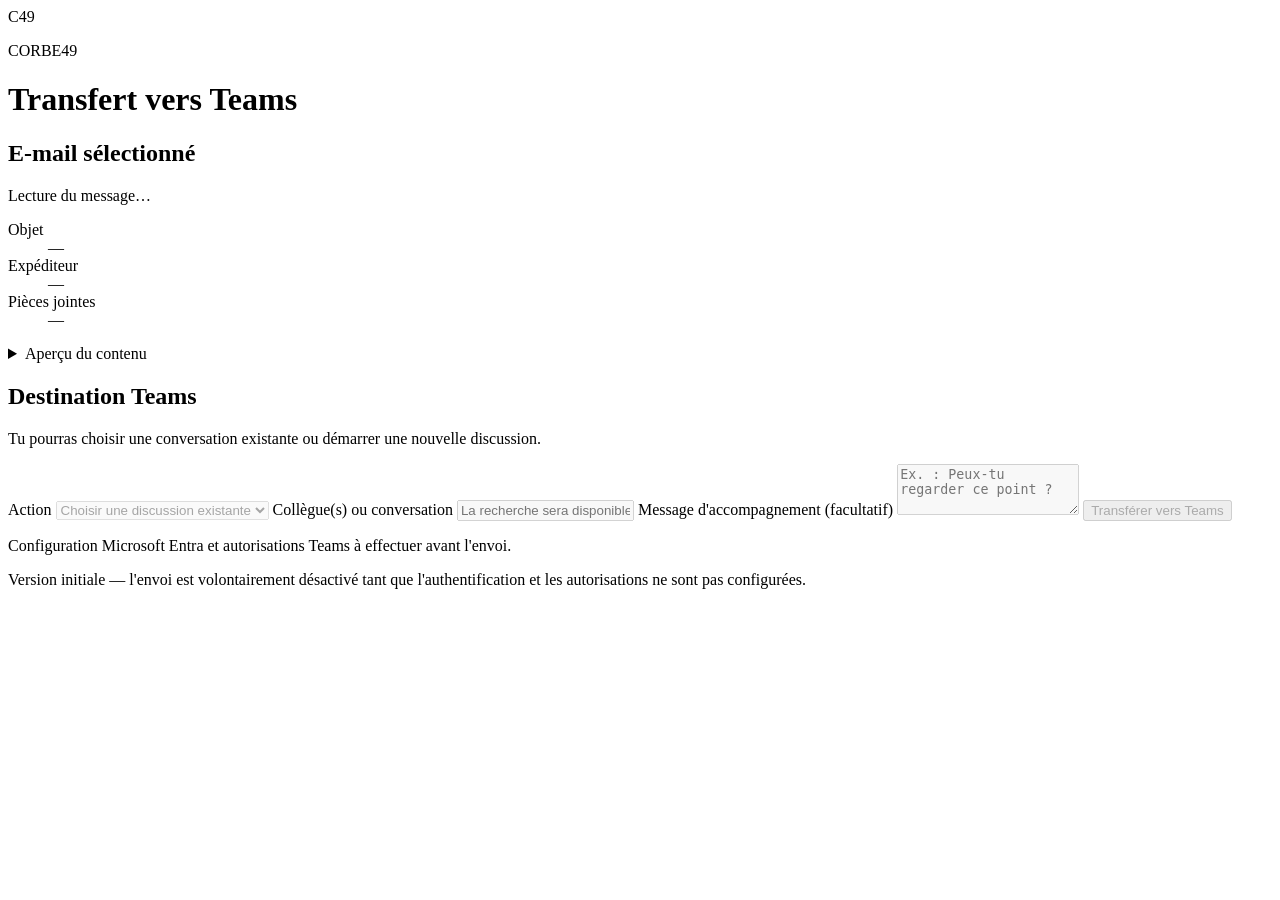
==== taskpane.html @ f2a70bbb "Add permanent Outlook-to-Teams task pane" ====
<!doctype html>
<html lang="fr">
<head>
  <meta charset="utf-8">
  <meta name="viewport" content="width=device-width, initial-scale=1">
  <meta http-equiv="Content-Security-Policy" content="default-src 'self' https://appsforoffice.microsoft.com; script-src 'self' https://appsforoffice.microsoft.com; style-src 'self'; img-src 'self' https: data:; connect-src 'self' https://graph.microsoft.com https://login.microsoftonline.com;">
  <title>CORBE49 — Transfert Outlook vers Teams</title>
  <link rel="stylesheet" href="taskpane.css">
  <script src="https://appsforoffice.microsoft.com/lib/1/hosted/office.js"></script>
  <script defer src="taskpane.js"></script>
</head>
<body>
  <main class="app">
    <header class="brand">
      <div class="brand-mark" aria-hidden="true">C49</div>
      <div>
        <p class="eyebrow">CORBE49</p>
        <h1>Transfert vers Teams</h1>
      </div>
    </header>

    <section class="mail-card" aria-labelledby="mail-title">
      <div class="section-heading">
        <h2 id="mail-title">E-mail sélectionné</h2>
        <span id="mail-state" class="status">Lecture du message…</span>
      </div>
      <dl class="mail-details">
        <dt>Objet</dt><dd id="mail-subject">—</dd>
        <dt>Expéditeur</dt><dd id="mail-from">—</dd>
        <dt>Pièces jointes</dt><dd id="mail-attachments">—</dd>
      </dl>
      <details>
        <summary>Aperçu du contenu</summary>
        <div id="mail-body" class="mail-body">Le contenu du message apparaîtra ici lorsque Outlook l'autorisera.</div>
      </details>
    </section>

    <section class="destination-card" aria-labelledby="destination-title">
      <h2 id="destination-title">Destination Teams</h2>
      <p class="muted">Tu pourras choisir une conversation existante ou démarrer une nouvelle discussion.</p>
      <label for="destination-mode">Action</label>
      <select id="destination-mode" disabled>
        <option value="existing">Choisir une discussion existante</option>
        <option value="new">Créer une nouvelle discussion</option>
      </select>
      <label for="people">Collègue(s) ou conversation</label>
      <input id="people" type="text" placeholder="La recherche sera disponible après connexion Microsoft" disabled>
      <label for="comment">Message d'accompagnement (facultatif)</label>
      <textarea id="comment" rows="3" placeholder="Ex. : Peux-tu regarder ce point ?" disabled></textarea>
      <button id="send-button" type="button" disabled>Transférer vers Teams</button>
      <p id="setup-note" class="notice" role="status">Configuration Microsoft Entra et autorisations Teams à effectuer avant l'envoi.</p>
    </section>

    <footer>Version initiale — l'envoi est volontairement désactivé tant que l'authentification et les autorisations ne sont pas configurées.</footer>
  </main>
</body>
</html>
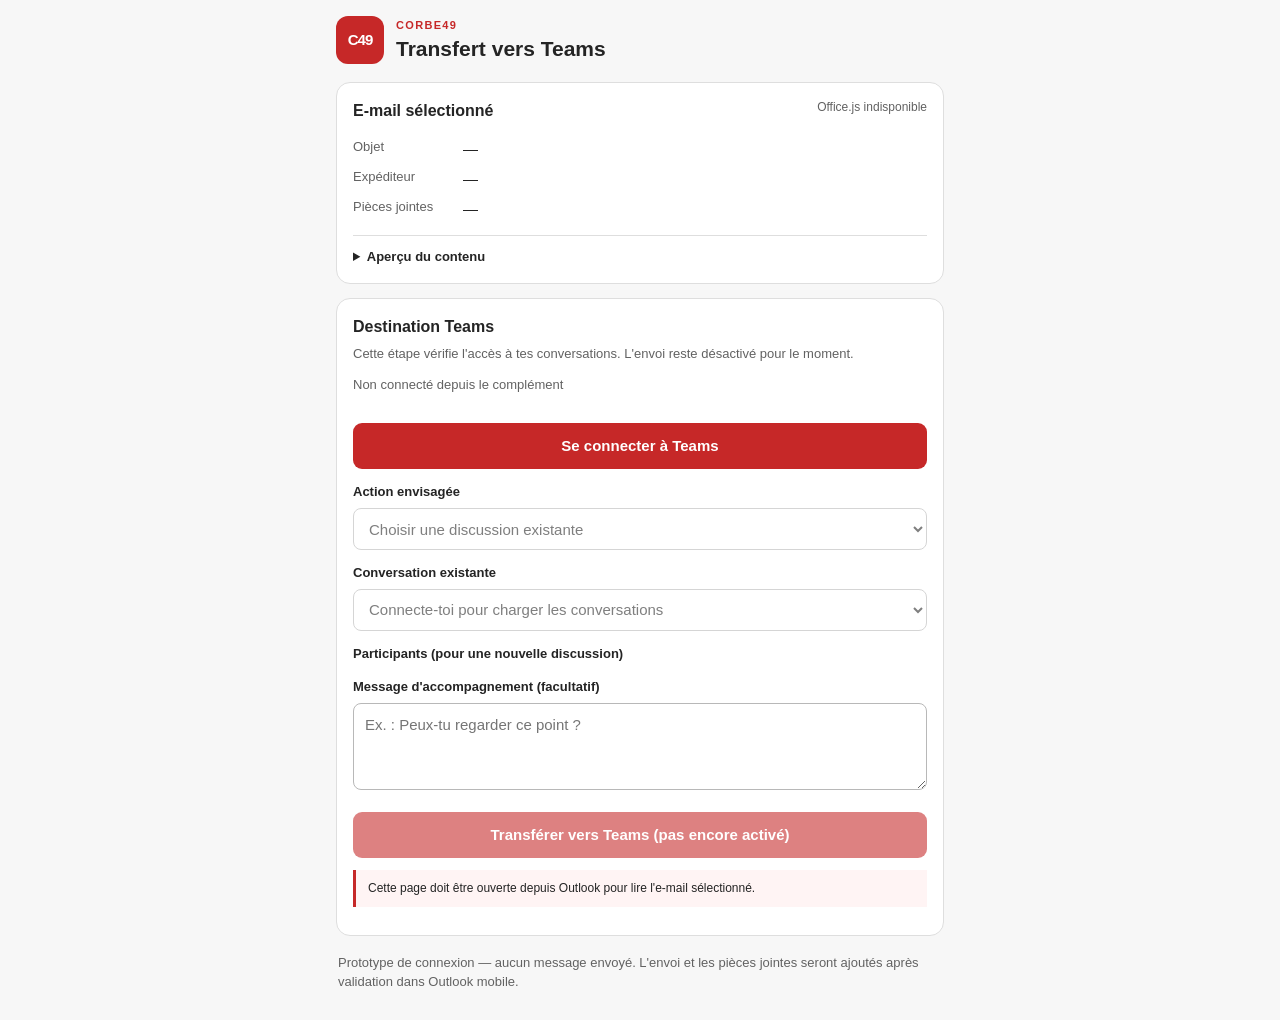
==== commit 93f7c2b1: "Add Outlook task pane sign-in and Teams chat selector" ====
--- a/taskpane.html
+++ b/taskpane.html
@@ -3,55 +3,48 @@
 <head>
   <meta charset="utf-8">
   <meta name="viewport" content="width=device-width, initial-scale=1">
-  <meta http-equiv="Content-Security-Policy" content="default-src 'self' https://appsforoffice.microsoft.com; script-src 'self' https://appsforoffice.microsoft.com; style-src 'self'; img-src 'self' https: data:; connect-src 'self' https://graph.microsoft.com https://login.microsoftonline.com;">
+  <meta http-equiv="Content-Security-Policy" content="default-src 'self' https://appsforoffice.microsoft.com; script-src 'self' https://appsforoffice.microsoft.com https://alcdn.msauth.net; style-src 'self'; img-src 'self' https: data:; connect-src 'self' https://graph.microsoft.com https://login.microsoftonline.com;">
   <title>CORBE49 — Transfert Outlook vers Teams</title>
   <link rel="stylesheet" href="taskpane.css">
   <script src="https://appsforoffice.microsoft.com/lib/1/hosted/office.js"></script>
+  <script src="https://alcdn.msauth.net/browser/4.25.0/js/msal-browser.min.js"></script>
   <script defer src="taskpane.js"></script>
 </head>
 <body>
   <main class="app">
     <header class="brand">
       <div class="brand-mark" aria-hidden="true">C49</div>
-      <div>
-        <p class="eyebrow">CORBE49</p>
-        <h1>Transfert vers Teams</h1>
-      </div>
+      <div><p class="eyebrow">CORBE49</p><h1>Transfert vers Teams</h1></div>
     </header>
-
     <section class="mail-card" aria-labelledby="mail-title">
-      <div class="section-heading">
-        <h2 id="mail-title">E-mail sélectionné</h2>
-        <span id="mail-state" class="status">Lecture du message…</span>
-      </div>
+      <div class="section-heading"><h2 id="mail-title">E-mail sélectionné</h2><span id="mail-state" class="status">Lecture du message…</span></div>
       <dl class="mail-details">
         <dt>Objet</dt><dd id="mail-subject">—</dd>
         <dt>Expéditeur</dt><dd id="mail-from">—</dd>
         <dt>Pièces jointes</dt><dd id="mail-attachments">—</dd>
       </dl>
-      <details>
-        <summary>Aperçu du contenu</summary>
-        <div id="mail-body" class="mail-body">Le contenu du message apparaîtra ici lorsque Outlook l'autorisera.</div>
-      </details>
+      <details><summary>Aperçu du contenu</summary><div id="mail-body" class="mail-body">Le contenu du message apparaîtra ici lorsque Outlook l'autorisera.</div></details>
     </section>
-
     <section class="destination-card" aria-labelledby="destination-title">
       <h2 id="destination-title">Destination Teams</h2>
-      <p class="muted">Tu pourras choisir une conversation existante ou démarrer une nouvelle discussion.</p>
-      <label for="destination-mode">Action</label>
+      <p class="muted">Cette étape vérifie l'accès à tes conversations. L'envoi reste désactivé pour le moment.</p>
+      <p id="auth-state" class="muted">Non connecté depuis le complément</p>
+      <button id="connect-button" type="button">Se connecter à Teams</button>
+      <label for="destination-mode">Action envisagée</label>
       <select id="destination-mode" disabled>
         <option value="existing">Choisir une discussion existante</option>
-        <option value="new">Créer une nouvelle discussion</option>
+        <option value="new">Préparer une nouvelle discussion</option>
       </select>
-      <label for="people">Collègue(s) ou conversation</label>
-      <input id="people" type="text" placeholder="La recherche sera disponible après connexion Microsoft" disabled>
+      <label for="chat-select">Conversation existante</label>
+      <select id="chat-select" disabled><option value="">Connecte-toi pour charger les conversations</option></select>
+      <label for="people">Participants (pour une nouvelle discussion)</label>
+      <input id="people" type="text" placeholder="Adresses e-mail séparées par des points-virgules" disabled hidden>
       <label for="comment">Message d'accompagnement (facultatif)</label>
-      <textarea id="comment" rows="3" placeholder="Ex. : Peux-tu regarder ce point ?" disabled></textarea>
-      <button id="send-button" type="button" disabled>Transférer vers Teams</button>
-      <p id="setup-note" class="notice" role="status">Configuration Microsoft Entra et autorisations Teams à effectuer avant l'envoi.</p>
+      <textarea id="comment" rows="3" placeholder="Ex. : Peux-tu regarder ce point ?"></textarea>
+      <button id="send-button" type="button" disabled>Transférer vers Teams (pas encore activé)</button>
+      <p id="setup-note" class="notice" role="status">Aucun message ne sera envoyé pendant ce test.</p>
     </section>
-
-    <footer>Version initiale — l'envoi est volontairement désactivé tant que l'authentification et les autorisations ne sont pas configurées.</footer>
+    <footer>Prototype de connexion — aucun message envoyé. L'envoi et les pièces jointes seront ajoutés après validation dans Outlook mobile.</footer>
   </main>
 </body>
 </html>
--- a/taskpane.css
+++ b/taskpane.css
@@ -0,0 +1,59 @@
+:root {
+  color-scheme: light;
+  --brand-red: #c62828;
+  --brand-dark: #252525;
+  --text: #242424;
+  --muted: #626262;
+  --border: #dedede;
+  --surface: #ffffff;
+  --soft: #f7f7f7;
+}
+* { box-sizing: border-box; }
+body {
+  margin: 0;
+  background: var(--soft);
+  color: var(--text);
+  font: 15px/1.45 -apple-system, BlinkMacSystemFont, "Segoe UI", Roboto, Arial, sans-serif;
+}
+.app { max-width: 640px; margin: 0 auto; padding: 16px; }
+.brand { display: flex; align-items: center; gap: 12px; margin-bottom: 18px; }
+.brand-mark {
+  display: grid; place-items: center; width: 48px; height: 48px;
+  border-radius: 12px; background: var(--brand-red); color: white;
+  font-weight: 800; letter-spacing: -1px;
+}
+.eyebrow { margin: 0; color: var(--brand-red); font-size: 11px; font-weight: 800; letter-spacing: .12em; }
+h1 { margin: 2px 0 0; font-size: 21px; line-height: 1.2; }
+h2 { margin: 0; font-size: 16px; }
+.mail-card, .destination-card {
+  background: var(--surface); border: 1px solid var(--border);
+  border-radius: 14px; padding: 16px; margin-bottom: 14px;
+}
+.section-heading { display: flex; align-items: flex-start; justify-content: space-between; gap: 8px; }
+.status { color: var(--muted); font-size: 12px; text-align: right; }
+.mail-details { display: grid; grid-template-columns: 100px minmax(0, 1fr); gap: 8px 10px; margin: 16px 0; }
+dt { color: var(--muted); font-size: 13px; }
+dd { margin: 0; overflow-wrap: anywhere; }
+label { display: block; margin: 14px 0 6px; font-size: 13px; font-weight: 650; }
+input, select, textarea {
+  width: 100%; min-height: 42px; padding: 10px 11px; border: 1px solid #b8b8b8;
+  border-radius: 8px; background: white; color: var(--text); font: inherit;
+}
+textarea { resize: vertical; }
+button {
+  width: 100%; min-height: 46px; margin-top: 16px; border: 0; border-radius: 9px;
+  background: var(--brand-red); color: white; font: inherit; font-weight: 700;
+}
+button:disabled, input:disabled, select:disabled, textarea:disabled { opacity: .58; cursor: not-allowed; }
+.muted, footer { color: var(--muted); font-size: 13px; }
+.muted { margin: 7px 0 12px; }
+.notice { padding: 10px 12px; border-left: 3px solid var(--brand-red); background: #fff4f4; font-size: 12px; }
+details { border-top: 1px solid var(--border); padding-top: 12px; }
+summary { cursor: pointer; font-size: 13px; font-weight: 650; }
+.mail-body { max-height: 180px; overflow: auto; margin-top: 10px; overflow-wrap: anywhere; font-size: 13px; }
+footer { padding: 4px 2px 12px; }
+@media (max-width: 360px) {
+  .app { padding: 10px; }
+  .mail-card, .destination-card { padding: 12px; }
+  .mail-details { grid-template-columns: 82px minmax(0, 1fr); }
+}
